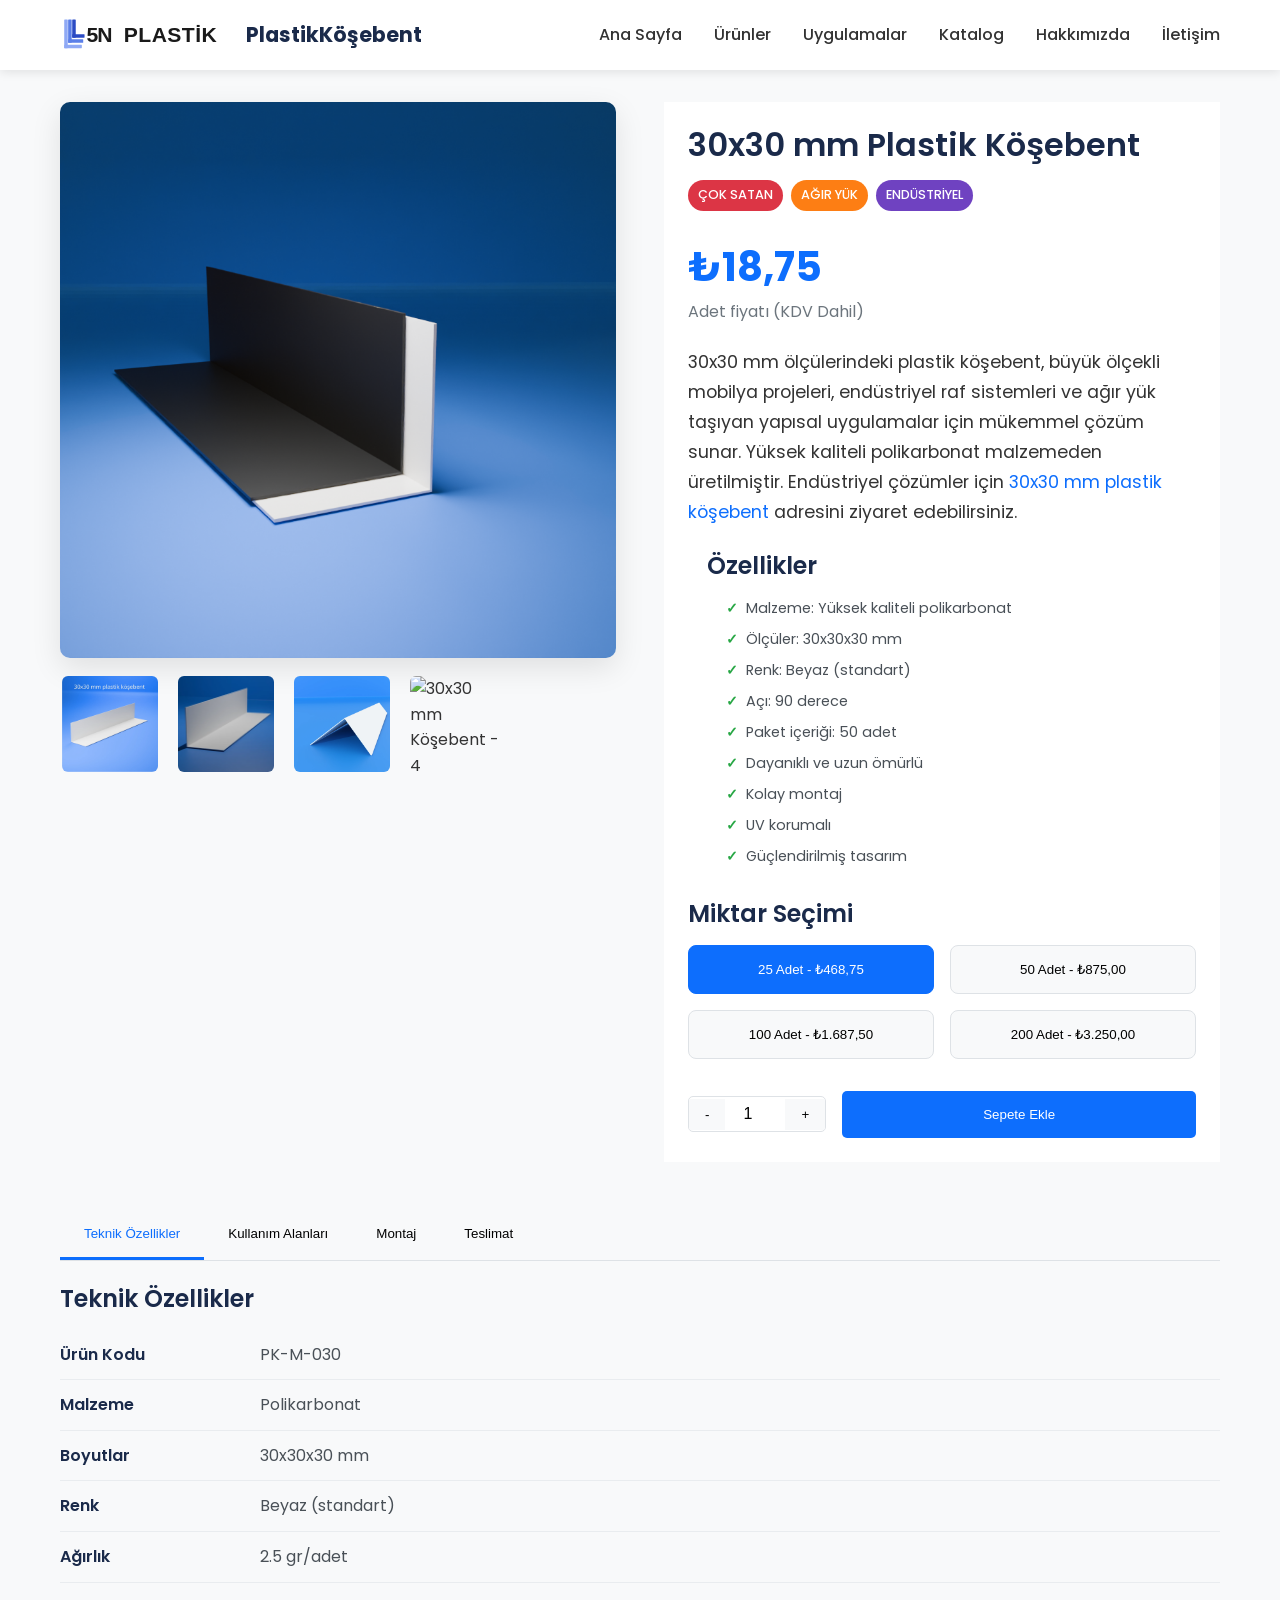
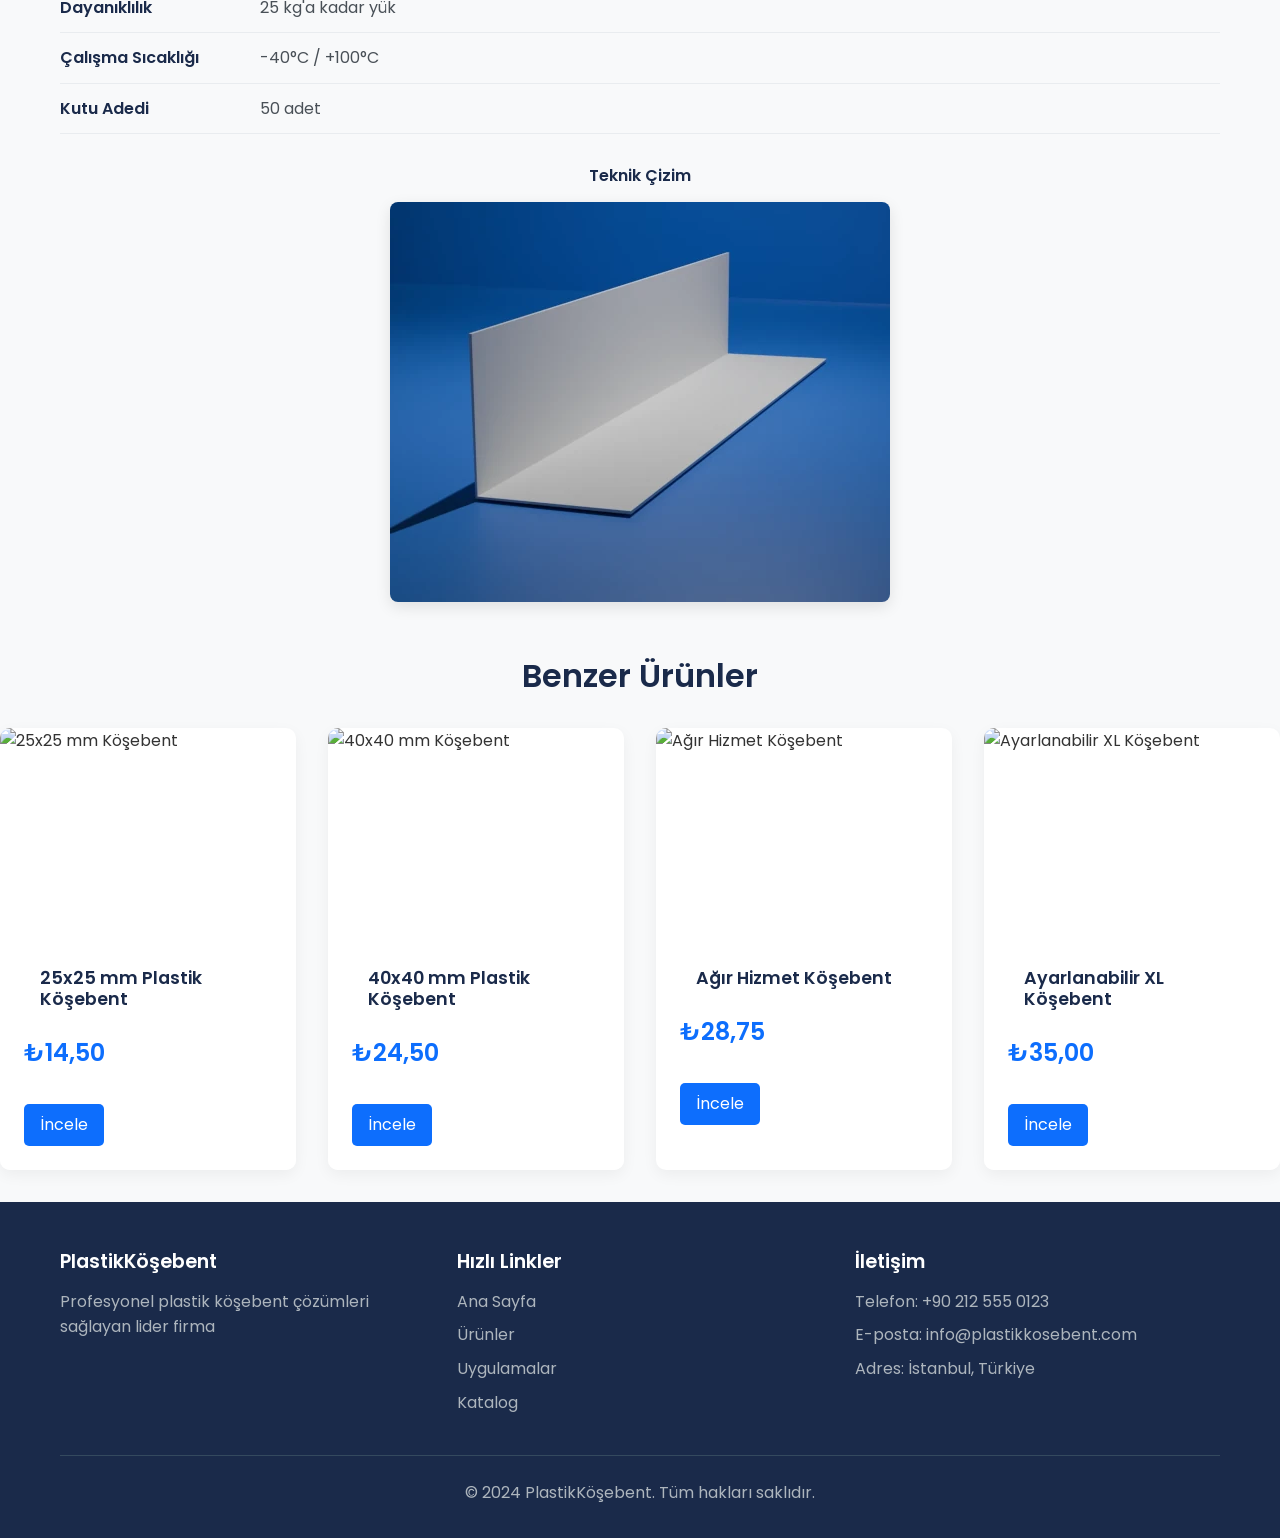
==== 30x30-mm-plastik-kosebent.html @ 39488d91 "Add files via upload" ====
<!DOCTYPE html>
<html lang="tr">
<head>
    <meta charset="UTF-8">
    <meta name="viewport" content="width=device-width, initial-scale=1.0">
    <title>30x30 mm Plastik Köşebent | Plastik Köşebent</title>
    <meta name="description" content="30x30 mm plastik köşebent ürün detayları, teknik özellikler, fiyat ve sipariş bilgileri. Büyük ölçekli mobilya ve endüstriyel uygulamalar için ideal.">
    <link rel="stylesheet" href="styles.css">
    <link rel="stylesheet" href="product-detail-styles.css">
    <link href="https://fonts.googleapis.com/css2?family=Poppins:wght@300;400;500;600;700&display=swap" rel="stylesheet">
</head>
<body>
    <header>
        <nav class="navbar">
            <div class="nav-container">
                <div class="logo">
                    <img src="image/5n-plastik-logo.svg" alt="Logo">
                    <span>PlastikKöşebent</span>
                </div>
                <ul class="nav-menu">
                    <li><a href="index.html" class="nav-link">Ana Sayfa</a></li>
                    <li><a href="products.html" class="nav-link">Ürünler</a></li>
                    <li><a href="applications.html" class="nav-link">Uygulamalar</a></li>
                    <li><a href="catalog.html" class="nav-link">Katalog</a></li>
                    <li><a href="about.html" class="nav-link">Hakkımızda</a></li>
                    <li><a href="contact.html" class="nav-link">İletişim</a></li>
                </ul>
                <div class="hamburger">
                    <span class="bar"></span>
                    <span class="bar"></span>
                    <span class="bar"></span>
                </div>
            </div>
        </nav>
    </header>

    <main>
        <section class="product-detail">
            <div class="container">
                <div class="product-detail-grid">
                    <div class="product-images">
                        <div class="main-image">
                            <img src="image/30x30-mm-plastik-kosebent.png" alt="30x30 mm Plastik Köşebent">
                        </div>
                        <div class="image-gallery">
                            <div class="gallery-item">
                                <img src="image/30x30-mm-plastik-kosebent.webp" alt="30x30 mm Köşebent - 1">
                            </div>
                            <div class="gallery-item">
                                <img src="image/30x30-mm-plastik-kosebent-profil.webp" alt="30x30 mm Köşebent - 2">
                            </div>
                            <div class="gallery-item">
                                <img src="image/30x30-mm-pvc-kosebent-l-profil-kose.webp" alt="30x30 mm Köşebent - 3">
                            </div>
                            <div class="gallery-item">
                                <img src="image/30x30_mm_pvc_kosebent_l_profil_kose.jpg" alt="30x30 mm Köşebent - 4">
                            </div>
                        </div>
                    </div>
                    <div class="product-info">
                        <h1>30x30 mm Plastik Köşebent</h1>
                        <div class="product-badges">
                            <span class="badge popular">Çok Satan</span>
                            <span class="badge heavy-duty">Ağır Yük</span>
                            <span class="badge industrial">Endüstriyel</span>
                        </div>
                        <div class="price-section">
                            <div class="current-price">₺18,75</div>
                            <div class="price-info">Adet fiyatı (KDV Dahil)</div>
                        </div>
                        <div class="product-description">
                            <p>30x30 mm ölçülerindeki plastik köşebent, büyük ölçekli mobilya projeleri, endüstriyel raf sistemleri ve ağır yük taşıyan yapısal uygulamalar için mükemmel çözüm sunar. Yüksek kaliteli polikarbonat malzemeden üretilmiştir. Endüstriyel çözümler için <a href="https://plastikkosebent.com.tr/30x30-mm-plastik-kosebent.html" target="_blank" rel="dofollow">30x30 mm plastik köşebent</a> adresini ziyaret edebilirsiniz.</p>
                        </div>
                        <div class="product-features">
                            <h3>Özellikler</h3>
                            <ul>
                                <li>Malzeme: Yüksek kaliteli polikarbonat</li>
                                <li>Ölçüler: 30x30x30 mm</li>
                                <li>Renk: Beyaz (standart)</li>
                                <li>Açı: 90 derece</li>
                                <li>Paket içeriği: 50 adet</li>
                                <li>Dayanıklı ve uzun ömürlü</li>
                                <li>Kolay montaj</li>
                                <li>UV korumalı</li>
                                <li>Güçlendirilmiş tasarım</li>
                            </ul>
                        </div>
                        <div class="quantity-section">
                            <h3>Miktar Seçimi</h3>
                            <div class="quantity-options">
                                <button class="quantity-btn active" data-quantity="25">25 Adet - ₺468,75</button>
                                <button class="quantity-btn" data-quantity="50">50 Adet - ₺875,00</button>
                                <button class="quantity-btn" data-quantity="100">100 Adet - ₺1.687,50</button>
                                <button class="quantity-btn" data-quantity="200">200 Adet - ₺3.250,00</button>
                            </div>
                        </div>
                        <div class="add-to-cart-section">
                            <div class="quantity-selector">
                                <button class="quantity-minus">-</button>
                                <input type="number" id="product-quantity" value="1" min="1">
                                <button class="quantity-plus">+</button>
                            </div>
                            <button class="add-to-cart-btn">Sepete Ekle</button>
                        </div>
                    </div>
                </div>

                <div class="product-tabs">
                    <div class="tab-headers">
                        <button class="tab-header active" data-tab="technical">Teknik Özellikler</button>
                        <button class="tab-header" data-tab="usage">Kullanım Alanları</button>
                        <button class="tab-header" data-tab="installation">Montaj</button>
                        <button class="tab-header" data-tab="shipping">Teslimat</button>
                    </div>
                    <div class="tab-contents">
                        <div class="tab-content active" id="technical">
                            <h3>Teknik Özellikler</h3>
                            <div class="technical-specs">
                                <div class="spec-row">
                                    <div class="spec-label">Ürün Kodu</div>
                                    <div class="spec-value">PK-M-030</div>
                                </div>
                                <div class="spec-row">
                                    <div class="spec-label">Malzeme</div>
                                    <div class="spec-value">Polikarbonat</div>
                                </div>
                                <div class="spec-row">
                                    <div class="spec-label">Boyutlar</div>
                                    <div class="spec-value">30x30x30 mm</div>
                                </div>
                                <div class="spec-row">
                                    <div class="spec-label">Renk</div>
                                    <div class="spec-value">Beyaz (standart)</div>
                                </div>
                                <div class="spec-row">
                                    <div class="spec-label">Ağırlık</div>
                                    <div class="spec-value">2.5 gr/adet</div>
                                </div>
                                <div class="spec-row">
                                    <div class="spec-label">Dayanıklılık</div>
                                    <div class="spec-value">25 kg'a kadar yük</div>
                                </div>
                                <div class="spec-row">
                                    <div class="spec-label">Çalışma Sıcaklığı</div>
                                    <div class="spec-value">-40°C / +100°C</div>
                                </div>
                                <div class="spec-row">
                                    <div class="spec-label">Kutu Adedi</div>
                                    <div class="spec-value">50 adet</div>
                                </div>
                            </div>
                            <div class="technical-drawing">
                                <h4>Teknik Çizim</h4>
                                <img src="image/30x30-mm-plastik-kosebent-profil.webp" alt="30x30 mm Köşebent Teknik Çizim">
                            </div>
                        </div>
                        <div class="tab-content" id="usage">
                            <h3>Kullanım Alanları</h3>
                            <div class="usage-grid">
                                <div class="usage-item">
                                    <div class="usage-icon">
                                        <img src="image/30x30-mm-plastik-kosebent.webp" alt="XL Mobilya">
                                    </div>
                                    <h4>XL Mobilya</h4>
                                    <p>Büyük mutfak dolapları, gardırop ve özel ölçü mobilyalar için ideal</p>
                                </div>
                                <div class="usage-item">
                                    <div class="usage-icon">
                                        <img src="image/30x30-mm-plastik-kosebent-profil.webp" alt="Depo Raf Sistemleri">
                                    </div>
                                    <h4>Depo Raf Sistemleri</h4>
                                    <p>Ağır yük depolama sistemleri, lojistik merkezleri ve büyük depolar için kullanışlı</p>
                                </div>
                                <div class="usage-item">
                                    <div class="usage-icon">
                                        <img src="image/30x30-mm-pvc-kosebent-l-profil-kose.webp" alt="Tezgahlar">
                                    </div>
                                    <h4>Tezgahlar</h4>
                                    <p>Atölye tezgahları, iş istasyonları ve çalışma masaları için kullanışlı</p>
                                </div>
                                <div class="usage-item">
                                    <div class="usage-icon">
                                        <img src="image/30x30_mm_pvc_kosebent_l_profil_kose.jpg" alt="Sergi Standları">
                                    </div>
                                    <h4>Sergi Standları</h4>
                                    <p>Fuar standları, sergi sistemleri ve büyük ölçekli yapılar için uygun</p>
                                </div>
                                    <h4>XL Mobilya</h4>
                                    <p>Büyük mutfak dolapları, gardırop ve özel ölçü mobilyalar için ideal</p>
                                </div>
                                <div class="usage-item">
                                    <div class="usage-icon">
                                        <img src="https://picsum.photos/seed/warehouse-shelf/60/60" alt="Depo Raf Sistemleri">
                                    </div>
                                    <h4>Depo Raf Sistemleri</h4>
                                    <p>Ağır yük taşıyan depo raf sistemleri ve endüstriyel depolama</p>
                                </div>
                                <div class="usage-item">
                                    <div class="usage-icon">
                                        <img src="https://picsum.photos/seed/workbench/60/60" alt="Tezgahlar">
                                    </div>
                                    <h4>Tezgahlar</h4>
                                    <p>Atölye tezgahları, iş istasyonları ve çalışma masaları için kullanışlı</p>
                                </div>
                                <div class="usage-item">
                                    <div class="usage-icon">
                                        <img src="https://picsum.photos/seed/display-stand/60/60" alt="Sergi Standları">
                                    </div>
                                    <h4>Sergi Standları</h4>
                                    <p>Fuar standları, sergi sistemleri ve büyük ölçekli yapılar için uygun</p>
                                </div>
                            </div>
                        </div>
                        <div class="tab-content" id="installation">
                            <h3>Montaj Talimatları</h3>
                            <div class="installation-steps">
                                <div class="step-item">
                                    <div class="step-number">1</div>
                                    <div class="step-content">
                                        <h4>Yüzey Hazırlama</h4>
                                        <p>Bağlantı yapılacak yüzeylerin temiz, kuru ve düz olduğundan emin olun</p>
                                    </div>
                                </div>
                                <div class="step-item">
                                    <div class="step-number">2</div>
                                    <div class="step-content">
                                        <h4>Köşebent Yerleştirme</h4>
                                        <p>30x30 mm köşebenti birleştirilecek yüzeylerin köşesine yerleştirin</p>
                                    </div>
                                </div>
                                <div class="step-item">
                                    <div class="step-number">3</div>
                                    <div class="step-content">
                                        <h4>Sabitleme</h4>
                                        <p>6mm vidalar veya yapıştırıcı ile güvenli bir şekilde sabitleyin</p>
                                    </div>
                                </div>
                                <div class="step-item">
                                    <div class="step-number">4</div>
                                    <div class="step-content">
                                        <h4>Kontrol</h4>
                                        <p>Bağlantının sağlam ve 90 derece olduğunu kontrol edin</p>
                                    </div>
                                </div>
                            </div>
                            <div class="installation-tools">
                                <h4>Gerekli Araçlar</h4>
                                <ul>
                                    <li>6mm vidalar veya yapıştırıcı</li>
                                    <li>Tornavida veya matkap</li>
                                    <li>Pense (isteğe bağlı)</li>
                                    <li>Ölçü aleti ve cetvel</li>
                                </ul>
                            </div>
                        </div>
                        <div class="tab-content" id="shipping">
                            <h3>Teslimat Bilgileri</h3>
                            <div class="shipping-info">
                                <div class="shipping-item">
                                    <div class="shipping-icon">
                                        <img src="https://picsum.photos/seed/fast-shipping/60/60" alt="Hızlı Teslimat">
                                    </div>
                                    <h4>Hızlı Teslimat</h4>
                                    <p>Stoktaki ürünler için aynı gün kargo, 1-3 iş günü içinde teslimat</p>
                                </div>
                                <div class="shipping-item">
                                    <div class="shipping-icon">
                                        <img src="https://picsum.photos/seed/shipping-fee/60/60" alt="Kargo Bedava">
                                    </div>
                                    <h4>Kargo Bedava</h4>
                                    <p>400 TL ve üzeri siparişlerde kargo bedava</p>
                                </div>
                                <div class="shipping-item">
                                    <div class="shipping-icon">
                                        <img src="https://picsum.photos/seed/packaging/60/60" alt="Özenli Paketleme">
                                    </div>
                                    <h4>Özenli Paketleme</h4>
                                    <p>Ürünler hasarsız teslimat için özel paketlemede gönderilir</p>
                                </div>
                            </div>
                        </div>
                    </div>
                </div>

                <div class="related-products">
                    <h2>Benzer Ürünler</h2>
                    <div class="products-grid">
                        <div class="product-card">
                            <div class="product-image">
                                <img src="https://picsum.photos/seed/25x25-corner/300/200" alt="25x25 mm Köşebent">
                            </div>
                            <div class="product-info">
                                <h3>25x25 mm Plastik Köşebent</h3>
                                <div class="product-price">₺14,50</div>
                                <a href="25x25-mm-plastik-kosebent.html" class="product-link">İncele</a>
                            </div>
                        </div>
                        <div class="product-card">
                            <div class="product-image">
                                <img src="https://picsum.photos/seed/40x40-corner/300/200" alt="40x40 mm Köşebent">
                            </div>
                            <div class="product-info">
                                <h3>40x40 mm Plastik Köşebent</h3>
                                <div class="product-price">₺24,50</div>
                                <a href="40x40-mm-plastik-kosebent.html" class="product-link">İncele</a>
                            </div>
                        </div>
                        <div class="product-card">
                            <div class="product-image">
                                <img src="https://picsum.photos/seed/heavy-duty-corner/300/200" alt="Ağır Hizmet Köşebent">
                            </div>
                            <div class="product-info">
                                <h3>Ağır Hizmet Köşebent</h3>
                                <div class="product-price">₺28,75</div>
                                <a href="#" class="product-link">İncele</a>
                            </div>
                        </div>
                        <div class="product-card">
                            <div class="product-image">
                                <img src="https://picsum.photos/seed/adjustable-xl/300/200" alt="Ayarlanabilir XL Köşebent">
                            </div>
                            <div class="product-info">
                                <h3>Ayarlanabilir XL Köşebent</h3>
                                <div class="product-price">₺35,00</div>
                                <a href="#" class="product-link">İncele</a>
                            </div>
                        </div>
                    </div>
                </div>
            </div>
        </section>
    </main>

    <footer>
        <div class="container">
            <div class="footer-content">
                <div class="footer-section">
                    <h3>PlastikKöşebent</h3>
                    <p>Profesyonel plastik köşebent çözümleri sağlayan lider firma</p>
                </div>
                <div class="footer-section">
                    <h3>Hızlı Linkler</h3>
                    <ul>
                        <li><a href="index.html">Ana Sayfa</a></li>
                        <li><a href="products.html">Ürünler</a></li>
                        <li><a href="applications.html">Uygulamalar</a></li>
                        <li><a href="catalog.html">Katalog</a></li>
                    </ul>
                </div>
                <div class="footer-section">
                    <h3>İletişim</h3>
                    <p>Telefon: +90 212 555 0123</p>
                    <p>E-posta: info@plastikkosebent.com</p>
                    <p>Adres: İstanbul, Türkiye</p>
                </div>
            </div>
            <div class="footer-bottom">
                <p>&copy; 2024 PlastikKöşebent. Tüm hakları saklıdır.</p>
            </div>
        </div>
    </footer>

    <script src="script.js"></script>
</body>
</html>
---- styles.css ----
/* Global Styles */
* {
    margin: 0;
    padding: 0;
    box-sizing: border-box;
}

html {
    scroll-behavior: smooth;
}

body {
    font-family: 'Poppins', sans-serif;
    line-height: 1.6;
    color: #333;
    background-color: #f8f9fa;
}

.container {
    max-width: 1200px;
    margin: 0 auto;
    padding: 0 20px;
}

/* Typography */
h1, h2, h3, h4, h5, h6 {
    font-weight: 600;
    line-height: 1.2;
    margin-bottom: 1rem;
    color: #1a2a4a;
}

h1 {
    font-size: 2.5rem;
}

h2 {
    font-size: 2rem;
}

h3 {
    font-size: 1.5rem;
}

p {
    margin-bottom: 1rem;
}

a {
    text-decoration: none;
    color: #0d6efd;
    transition: all 0.3s ease;
}

a:hover {
    color: #0b5ed7;
}

ul {
    list-style: none;
}

img {
    max-width: 100%;
    height: auto;
}

/* Header & Navigation */
.navbar {
    background-color: #fff;
    box-shadow: 0 2px 10px rgba(0, 0, 0, 0.1);
    position: fixed;
    top: 0;
    left: 0;
    width: 100%;
    z-index: 1000;
}

.nav-container {
    max-width: 1200px;
    margin: 0 auto;
    padding: 0 20px;
    display: flex;
    justify-content: space-between;
    align-items: center;
    height: 70px;
}

.logo {
    display: flex;
    align-items: center;
    font-weight: 700;
    font-size: 1.3rem;
    color: #1a2a4a;
}

.logo img {
    margin-right: 10px;
}

.nav-menu {
    display: flex;
    align-items: center;
    gap: 2rem;
}

.nav-link {
    color: #333;
    font-weight: 500;
    position: relative;
    padding: 5px 0;
    transition: color 0.3s ease;
}

.nav-link:hover,
.nav-link.active {
    color: #0d6efd;
}

.nav-link.active::after {
    content: '';
    position: absolute;
    bottom: -5px;
    left: 0;
    width: 100%;
    height: 2px;
    background-color: #0d6efd;
}

.hamburger {
    display: none;
    flex-direction: column;
    cursor: pointer;
}

.bar {
    width: 25px;
    height: 3px;
    background-color: #333;
    margin: 3px 0;
    transition: 0.3s;
}

/* Main Content */
main {
    margin-top: 70px;
}

/* Hero Section */
.hero {
    display: flex;
    align-items: center;
    min-height: 90vh;
    padding: 5rem 0;
    background: linear-gradient(135deg, #f8f9fa 0%, #e9ecef 100%);
}

.hero-content {
    flex: 1;
    padding-right: 3rem;
}

.hero-content h1 {
    font-size: 3rem;
    font-weight: 700;
    margin-bottom: 1.5rem;
    color: #1a2a4a;
}

.hero-content p {
    font-size: 1.2rem;
    margin-bottom: 2rem;
    color: #6c757d;
}

.hero-image {
    flex: 1;
}

.hero-image img {
    border-radius: 10px;
    box-shadow: 0 10px 30px rgba(0, 0, 0, 0.1);
}

/* CTA Button */
.cta-button {
    display: inline-block;
    background-color: #0d6efd;
    color: white;
    padding: 12px 30px;
    border-radius: 50px;
    font-weight: 500;
    text-align: center;
    transition: all 0.3s ease;
}

.cta-button:hover {
    background-color: #0b5ed7;
    color: white;
    transform: translateY(-3px);
    box-shadow: 0 10px 20px rgba(13, 110, 253, 0.3);
}

/* Features Section */
.features {
    padding: 5rem 0;
    background-color: white;
}

.features h2 {
    text-align: center;
    margin-bottom: 3rem;
    font-size: 2.2rem;
    color: #1a2a4a;
}

.features-grid {
    display: grid;
    grid-template-columns: repeat(auto-fit, minmax(250px, 1fr));
    gap: 2rem;
}

.feature-card {
    background-color: #f8f9fa;
    padding: 2rem;
    border-radius: 10px;
    text-align: center;
    transition: all 0.3s ease;
    box-shadow: 0 5px 15px rgba(0, 0, 0, 0.05);
}

.feature-card:hover {
    transform: translateY(-10px);
    box-shadow: 0 15px 30px rgba(0, 0, 0, 0.1);
}

.feature-icon {
    width: 60px;
    height: 60px;
    margin: 0 auto 1.5rem;
    background-color: #e7f1ff;
    border-radius: 50%;
    display: flex;
    align-items: center;
    justify-content: center;
}

.feature-icon img {
    width: 30px;
    height: 30px;
}

.feature-card h3 {
    margin-bottom: 1rem;
    color: #1a2a4a;
}

/* Products Preview Section */
.products-preview {
    padding: 5rem 0;
    background-color: #f8f9fa;
}

.products-preview h2 {
    text-align: center;
    margin-bottom: 3rem;
    font-size: 2.2rem;
    color: #1a2a4a;
}

.product-slider {
    display: flex;
    gap: 2rem;
    overflow-x: auto;
    padding: 1rem 0;
    scroll-snap-type: x mandatory;
}

.product-card {
    min-width: 280px;
    background-color: white;
    border-radius: 10px;
    overflow: hidden;
    box-shadow: 0 5px 15px rgba(0, 0, 0, 0.05);
    transition: all 0.3s ease;
    scroll-snap-align: start;
}

.product-card:hover {
    transform: translateY(-10px);
    box-shadow: 0 15px 30px rgba(0, 0, 0, 0.1);
}

.product-card img {
    height: 180px;
    object-fit: cover;
}

.product-card h3 {
    padding: 1rem 1rem 0.5rem;
    font-size: 1.1rem;
}

.product-card p {
    padding: 0 1rem;
    color: #6c757d;
    font-size: 0.9rem;
}

.price {
    display: block;
    padding: 0.5rem 1rem 1rem;
    font-weight: 600;
    color: #0d6efd;
    font-size: 1.1rem;
}

/* CTA Section */
.cta {
    padding: 5rem 0;
    background: linear-gradient(135deg, #1a2a4a 0%, #2c3e50 100%);
    text-align: center;
    color: white;
}

.cta h2 {
    font-size: 2.2rem;
    margin-bottom: 1rem;
    color: white;
}

.cta p {
    font-size: 1.2rem;
    margin-bottom: 2rem;
    color: #e9ecef;
}

.cta .cta-button {
    background-color: #f8f9fa;
    color: #1a2a4a;
}

.cta .cta-button:hover {
    background-color: #e9ecef;
    color: #1a2a4a;
}

/* Page Header */
.page-header {
    padding: 4rem 0 2rem;
    text-align: center;
    background: linear-gradient(135deg, #f8f9fa 0%, #e9ecef 100%);
}

.page-header h1 {
    font-size: 2.5rem;
    margin-bottom: 1rem;
}

.page-header p {
    font-size: 1.2rem;
    color: #6c757d;
    max-width: 700px;
    margin: 0 auto;
}

/* Products Page */
.products {
    padding: 3rem 0;
}

.filter-buttons {
    display: flex;
    justify-content: center;
    flex-wrap: wrap;
    gap: 1rem;
    margin-bottom: 3rem;
}

.filter-btn {
    background-color: #f8f9fa;
    border: none;
    padding: 8px 20px;
    border-radius: 50px;
    font-weight: 500;
    cursor: pointer;
    transition: all 0.3s ease;
}

.filter-btn:hover,
.filter-btn.active {
    background-color: #0d6efd;
    color: white;
}

.products-grid {
    display: grid;
    grid-template-columns: repeat(auto-fill, minmax(300px, 1fr));
    gap: 2rem;
}

.product-image {
    position: relative;
    overflow: hidden;
    height: 200px;
}

.product-image img {
    width: 100%;
    height: 100%;
    object-fit: cover;
    transition: transform 0.3s ease;
}

.product-card:hover .product-image img {
    transform: scale(1.05);
}

.product-badge {
    position: absolute;
    top: 10px;
    right: 10px;
    background-color: #dc3545;
    color: white;
    padding: 5px 10px;
    border-radius: 20px;
    font-size: 0.8rem;
    font-weight: 500;
}

.product-info {
    padding: 1.5rem;
    background-color: white;
}

.product-features {
    margin: 1rem 0;
    padding-left: 1.2rem;
}

.product-features li {
    margin-bottom: 0.5rem;
    font-size: 0.9rem;
    color: #6c757d;
}

.product-features li::before {
    content: '✓';
    color: #28a745;
    font-weight: bold;
    margin-right: 0.5rem;
}

.product-price {
    font-size: 1.5rem;
    font-weight: 600;
    color: #0d6efd;
    margin: 1rem 0;
}

.add-to-cart {
    display: block;
    width: 100%;
    background-color: #0d6efd;
    color: white;
    border: none;
    padding: 10px;
    border-radius: 5px;
    font-weight: 500;
    cursor: pointer;
    transition: all 0.3s ease;
}

.add-to-cart:hover {
    background-color: #0b5ed7;
}

/* Applications Page */
.applications {
    padding: 3rem 0;
}

.applications-grid {
    display: grid;
    grid-template-columns: repeat(auto-fit, minmax(350px, 1fr));
    gap: 2rem;
}

.application-card {
    background-color: white;
    border-radius: 10px;
    overflow: hidden;
    box-shadow: 0 5px 15px rgba(0, 0, 0, 0.05);
    transition: all 0.3s ease;
}

.application-card:hover {
    transform: translateY(-10px);
    box-shadow: 0 15px 30px rgba(0, 0, 0, 0.1);
}

.application-image {
    height: 200px;
    overflow: hidden;
}

.application-image img {
    width: 100%;
    height: 100%;
    object-fit: cover;
}

.application-content {
    padding: 1.5rem;
}

.application-content h3 {
    margin-bottom: 1rem;
    color: #1a2a4a;
}

.application-content p {
    margin-bottom: 1rem;
    color: #6c757d;
}

.application-content ul {
    padding-left: 1.2rem;
}

.application-content li {
    margin-bottom: 0.5rem;
    font-size: 0.9rem;
    color: #6c757d;
}

.application-content li::before {
    content: '•';
    color: #0d6efd;
    font-weight: bold;
    margin-right: 0.5rem;
}

/* Application Features Section */
.application-features {
    padding: 3rem 0;
    background-color: #f8f9fa;
}

.application-features h2 {
    text-align: center;
    margin-bottom: 3rem;
}

.features-grid {
    display: grid;
    grid-template-columns: repeat(auto-fit, minmax(200px, 1fr));
    gap: 2rem;
}

.feature-item {
    text-align: center;
}

.feature-item img {
    margin-bottom: 1rem;
}

/* Catalog Page */
.catalog-download {
    padding: 3rem 0;
    background: linear-gradient(135deg, #1a2a4a 0%, #2c3e50 100%);
    color: white;
}

.download-card {
    display: flex;
    justify-content: space-between;
    align-items: center;
    background-color: rgba(255, 255, 255, 0.1);
    padding: 2rem;
    border-radius: 10px;
    backdrop-filter: blur(10px);
}

.download-content h2 {
    color: white;
    margin-bottom: 1rem;
}

.download-content ul {
    margin-bottom: 1.5rem;
    padding-left: 1.2rem;
}

.download-content li {
    margin-bottom: 0.5rem;
}

.download-content li::before {
    content: '✓';
    margin-right: 0.5rem;
}

.download-buttons {
    display: flex;
    flex-direction: column;
    gap: 1rem;
}

.download-btn {
    display: flex;
    align-items: center;
    justify-content: center;
    background-color: white;
    color: #1a2a4a;
    padding: 12px 20px;
    border-radius: 5px;
    font-weight: 500;
    transition: all 0.3s ease;
    min-width: 200px;
}

.download-btn:hover {
    background-color: #f8f9fa;
    color: #1a2a4a;
    transform: translateY(-3px);
}

/* Catalog Table Section */
.catalog-table {
    padding: 3rem 0;
    background-color: white;
}

.catalog-table h2 {
    text-align: center;
    margin-bottom: 2rem;
}

.search-filter {
    display: flex;
    justify-content: space-between;
    align-items: center;
    margin-bottom: 2rem;
    gap: 1rem;
}

#catalog-search {
    padding: 10px 15px;
    border: 1px solid #e9ecef;
    border-radius: 5px;
    font-size: 1rem;
    width: 70%;
}

#catalog-filter {
    padding: 10px 15px;
    border: 1px solid #e9ecef;
    border-radius: 5px;
    font-size: 1rem;
    width: 30%;
}

.table-wrapper {
    overflow-x: auto;
}

.catalog-data {
    width: 100%;
    border-collapse: collapse;
}

.catalog-data th {
    background-color: #f8f9fa;
    padding: 12px 15px;
    text-align: left;
    font-weight: 600;
    color: #1a2a4a;
    border-bottom: 2px solid #dee2e6;
}

.catalog-data td {
    padding: 12px 15px;
    border-bottom: 1px solid #dee2e6;
}

.catalog-data tr:hover {
    background-color: #f8f9fa;
}

.detail-btn {
    background-color: #0d6efd;
    color: white;
    border: none;
    padding: 5px 10px;
    border-radius: 3px;
    cursor: pointer;
    transition: background-color 0.3s ease;
}

.detail-btn:hover {
    background-color: #0b5ed7;
}

/* Catalog Specs Section */
.catalog-specs {
    padding: 3rem 0;
    background-color: #f8f9fa;
}

.catalog-specs h2 {
    text-align: center;
    margin-bottom: 3rem;
}

.specs-gallery {
    display: grid;
    grid-template-columns: repeat(auto-fit, minmax(300px, 1fr));
    gap: 2rem;
}

.spec-card {
    background-color: white;
    border-radius: 10px;
    overflow: hidden;
    box-shadow: 0 5px 15px rgba(0, 0, 0, 0.05);
    transition: all 0.3s ease;
}

.spec-card:hover {
    transform: translateY(-10px);
    box-shadow: 0 15px 30px rgba(0, 0, 0, 0.1);
}

.spec-card img {
    height: 200px;
    object-fit: cover;
}

.spec-card h3 {
    padding: 1rem 1rem 0.5rem;
}

.spec-card p {
    padding: 0 1rem 1rem;
    color: #6c757d;
}

/* About Page */
.about-intro {
    padding: 3rem 0;
    background-color: white;
}

.about-content {
    display: flex;
    gap: 3rem;
    align-items: center;
}

.about-text {
    flex: 1;
}

.about-image {
    flex: 1;
}

.about-image img {
    border-radius: 10px;
    box-shadow: 0 10px 30px rgba(0, 0, 0, 0.1);
}

/* Mission Vision Section */
.mission-vision {
    padding: 3rem 0;
    background-color: #f8f9fa;
}

.mv-grid {
    display: grid;
    grid-template-columns: repeat(auto-fit, minmax(300px, 1fr));
    gap: 2rem;
}

.mv-card {
    background-color: white;
    padding: 2rem;
    border-radius: 10px;
    box-shadow: 0 5px 15px rgba(0, 0, 0, 0.05);
}

.mv-card h3 {
    margin-bottom: 1rem;
    color: #0d6efd;
}

/* Company Values Section */
.company-values {
    padding: 3rem 0;
    background-color: white;
}

.company-values h2 {
    text-align: center;
    margin-bottom: 3rem;
}

.values-grid {
    display: grid;
    grid-template-columns: repeat(auto-fit, minmax(250px, 1fr));
    gap: 2rem;
}

.value-item {
    text-align: center;
    padding: 1.5rem;
}

.value-icon {
    width: 60px;
    height: 60px;
    margin: 0 auto 1rem;
    background-color: #e7f1ff;
    border-radius: 50%;
    display: flex;
    align-items: center;
    justify-content: center;
}

.value-icon img {
    width: 30px;
    height: 30px;
}

.value-item h3 {
    margin-bottom: 1rem;
    color: #1a2a4a;
}

.value-item p {
    color: #6c757d;
    font-size: 0.9rem;
}

/* Team Section */
.team {
    padding: 3rem 0;
    background-color: #f8f9fa;
}

.team h2 {
    text-align: center;
    margin-bottom: 3rem;
}

.team-grid {
    display: grid;
    grid-template-columns: repeat(auto-fit, minmax(250px, 1fr));
    gap: 2rem;
}

.team-member {
    text-align: center;
    background-color: white;
    padding: 1.5rem;
    border-radius: 10px;
    box-shadow: 0 5px 15px rgba(0, 0, 0, 0.05);
    transition: all 0.3s ease;
}

.team-member:hover {
    transform: translateY(-10px);
    box-shadow: 0 15px 30px rgba(0, 0, 0, 0.1);
}

.team-member img {
    width: 120px;
    height: 120px;
    border-radius: 50%;
    margin-bottom: 1rem;
    object-fit: cover;
}

.team-member h3 {
    margin-bottom: 0.5rem;
    color: #1a2a4a;
}

.team-member p:first-of-type {
    color: #0d6efd;
    font-weight: 500;
    margin-bottom: 1rem;
}

.team-member p:last-of-type {
    color: #6c757d;
    font-size: 0.9rem;
}

/* Certificates Section */
.certificates {
    padding: 3rem 0;
    background-color: white;
}

.certificates h2 {
    text-align: center;
    margin-bottom: 3rem;
}

.certificates-grid {
    display: grid;
    grid-template-columns: repeat(auto-fit, minmax(150px, 1fr));
    gap: 2rem;
}

.certificate-item {
    text-align: center;
    background-color: #f8f9fa;
    padding: 1.5rem;
    border-radius: 10px;
    box-shadow: 0 5px 15px rgba(0, 0, 0, 0.05);
    transition: all 0.3s ease;
}

.certificate-item:hover {
    transform: translateY(-10px);
    box-shadow: 0 15px 30px rgba(0, 0, 0, 0.1);
}

.certificate-item img {
    margin-bottom: 1rem;
}

.certificate-item h3 {
    margin-bottom: 0.5rem;
    color: #1a2a4a;
    font-size: 1rem;
}

.certificate-item p {
    color: #6c757d;
    font-size: 0.9rem;
}

/* Stats Section */
.stats {
    padding: 3rem 0;
    background: linear-gradient(135deg, #1a2a4a 0%, #2c3e50 100%);
    color: white;
}

.stats h2 {
    text-align: center;
    margin-bottom: 3rem;
    color: white;
}

.stats-grid {
    display: grid;
    grid-template-columns: repeat(auto-fit, minmax(200px, 1fr));
    gap: 2rem;
    text-align: center;
}

.stat-item {
    padding: 1.5rem;
}

.stat-number {
    font-size: 3rem;
    font-weight: 700;
    color: #0d6efd;
    margin-bottom: 0.5rem;
}

.stat-label {
    font-size: 1.2rem;
    color: #e9ecef;
}

/* Contact Page */
.contact-content {
    padding: 3rem 0;
    background-color: white;
}

.contact-grid {
    display: grid;
    grid-template-columns: 1fr 1fr;
    gap: 3rem;
}

.contact-info h2,
.contact-form h2 {
    margin-bottom: 2rem;
    color: #1a2a4a;
}

.info-items {
    display: flex;
    flex-direction: column;
    gap: 2rem;
}

.info-item {
    display: flex;
    gap: 1rem;
}

.info-icon {
    width: 40px;
    height: 40px;
    background-color: #e7f1ff;
    border-radius: 50%;
    display: flex;
    align-items: center;
    justify-content: center;
    flex-shrink: 0;
}

.info-icon img {
    width: 20px;
    height: 20px;
}

.info-text h3 {
    margin-bottom: 0.5rem;
    color: #1a2a4a;
    font-size: 1.1rem;
}

.info-text p {
    color: #6c757d;
}

/* Contact Form */
.contact-form {
    background-color: #f8f9fa;
    padding: 2rem;
    border-radius: 10px;
}

.form-group {
    margin-bottom: 1.5rem;
}

.form-group label {
    display: block;
    margin-bottom: 0.5rem;
    font-weight: 500;
    color: #1a2a4a;
}

.form-group input,
.form-group select,
.form-group textarea {
    width: 100%;
    padding: 12px;
    border: 1px solid #dee2e6;
    border-radius: 5px;
    font-family: inherit;
    font-size: 1rem;
    transition: border-color 0.3s ease;
}

.form-group input:focus,
.form-group select:focus,
.form-group textarea:focus {
    outline: none;
    border-color: #0d6efd;
}

.submit-btn {
    display: block;
    width: 100%;
    background-color: #0d6efd;
    color: white;
    border: none;
    padding: 12px;
    border-radius: 5px;
    font-weight: 500;
    cursor: pointer;
    transition: all 0.3s ease;
}

.submit-btn:hover {
    background-color: #0b5ed7;
}

.form-message {
    margin-top: 1rem;
    padding: 10px;
    border-radius: 5px;
    display: none;
}

.form-message.success {
    background-color: #d4edda;
    color: #155724;
    border: 1px solid #c3e6cb;
}

.form-message.error {
    background-color: #f8d7da;
    color: #721c24;
    border: 1px solid #f5c6cb;
}

/* Map Section */
.map-section {
    padding: 3rem 0;
    background-color: #f8f9fa;
}

.map-section h2 {
    text-align: center;
    margin-bottom: 2rem;
    color: #1a2a4a;
}

.map-container {
    position: relative;
    border-radius: 10px;
    overflow: hidden;
    box-shadow: 0 10px 30px rgba(0, 0, 0, 0.1);
}

.map-container img {
    width: 100%;
    display: block;
}

.map-overlay {
    position: absolute;
    bottom: 0;
    left: 0;
    right: 0;
    background-color: rgba(26, 42, 74, 0.9);
    color: white;
    padding: 1.5rem;
}

/* FAQ Section */
.faq {
    padding: 3rem 0;
    background-color: white;
}

.faq h2 {
    text-align: center;
    margin-bottom: 3rem;
    color: #1a2a4a;
}

.faq-container {
    max-width: 800px;
    margin: 0 auto;
}

.faq-item {
    margin-bottom: 1rem;
    border: 1px solid #e9ecef;
    border-radius: 5px;
    overflow: hidden;
}

.faq-question {
    padding: 1.5rem;
    background-color: #f8f9fa;
    cursor: pointer;
    display: flex;
    justify-content: space-between;
    align-items: center;
    transition: background-color 0.3s ease;
}

.faq-question:hover {
    background-color: #e9ecef;
}

.faq-question h3 {
    margin: 0;
    color: #1a2a4a;
}

.faq-toggle {
    font-size: 1.5rem;
    color: #6c757d;
    transition: transform 0.3s ease;
}

.faq-item.active .faq-toggle {
    transform: rotate(45deg);
}

.faq-answer {
    padding: 0 1.5rem;
    max-height: 0;
    overflow: hidden;
    transition: max-height 0.3s ease, padding 0.3s ease;
}

.faq-item.active .faq-answer {
    max-height: 200px;
    padding: 0 1.5rem 1.5rem;
}

/* Footer */
footer {
    background-color: #1a2a4a;
    color: white;
    padding: 3rem 0 1rem;
}

.footer-content {
    display: grid;
    grid-template-columns: repeat(auto-fit, minmax(200px, 1fr));
    gap: 2rem;
    margin-bottom: 2rem;
}

.footer-section h3 {
    color: white;
    margin-bottom: 1rem;
    font-size: 1.2rem;
}

.footer-section p {
    color: #adb5bd;
    margin-bottom: 0.5rem;
}

.footer-section ul li {
    margin-bottom: 0.5rem;
}

.footer-section ul li a {
    color: #adb5bd;
    transition: color 0.3s ease;
}

.footer-section ul li a:hover {
    color: white;
}

.footer-bottom {
    border-top: 1px solid #34495e;
    padding-top: 1.5rem;
    text-align: center;
    color: #adb5bd;
}

/* Responsive Design */
@media (max-width: 992px) {
    .about-content {
        flex-direction: column;
    }
    
    .contact-grid {
        grid-template-columns: 1fr;
    }
    
    .download-card {
        flex-direction: column;
        text-align: center;
    }
    
    .download-buttons {
        margin-top: 2rem;
        flex-direction: row;
        justify-content: center;
    }
}

@media (max-width: 768px) {
    .hamburger {
        display: flex;
    }
    
    .nav-menu {
        position: fixed;
        left: -100%;
        top: 70px;
        flex-direction: column;
        background-color: white;
        width: 100%;
        text-align: center;
        transition: 0.3s;
        box-shadow: 0 10px 27px rgba(0, 0, 0, 0.05);
        padding: 2rem 0;
    }
    
    .nav-menu.active {
        left: 0;
    }
    
    .hero {
        flex-direction: column;
        text-align: center;
    }
    
    .hero-content {
        padding-right: 0;
        margin-bottom: 2rem;
    }
    
    .hero-content h1 {
        font-size: 2.5rem;
    }
    
    .search-filter {
        flex-direction: column;
    }
    
    #catalog-search,
    #catalog-filter {
        width: 100%;
    }
}

@media (max-width: 576px) {
    .container {
        padding: 0 15px;
    }
    
    h1 {
        font-size: 2rem;
    }
    
    h2 {
        font-size: 1.5rem;
    }
    
    .hero-content h1 {
        font-size: 2rem;
    }
    
    .product-slider {
        flex-direction: column;
    }
    
    .product-card {
        min-width: 100%;
    }
    
    .stats-grid {
        grid-template-columns: repeat(2, 1fr);
    }
}
---- product-detail-styles.css ----
/* Additional CSS for Product Detail Pages */

.product-detail {
    padding: 2rem 0;
}

.product-detail-grid {
    display: grid;
    grid-template-columns: 1fr 1fr;
    gap: 3rem;
    margin-bottom: 3rem;
}

.product-images {
    display: flex;
    flex-direction: column;
    gap: 1rem;
}

.main-image {
    border-radius: 10px;
    overflow: hidden;
    box-shadow: 0 10px 30px rgba(0, 0, 0, 0.1);
}

.main-image img {
    width: 100%;
    height: auto;
    display: block;
    transition: transform 0.3s ease;
}

.image-gallery {
    display: flex;
    gap: 1rem;
}

.gallery-item {
    width: 100px;
    height: 100px;
    border-radius: 8px;
    overflow: hidden;
    cursor: pointer;
    border: 2px solid transparent;
    transition: all 0.3s ease;
}

.gallery-item.active {
    border-color: #0d6efd;
}

.gallery-item:hover {
    transform: scale(1.05);
}

.gallery-item img {
    width: 100%;
    height: 100%;
    object-fit: cover;
}

.product-info h1 {
    font-size: 2rem;
    margin-bottom: 1rem;
    color: #1a2a4a;
}

.product-badges {
    display: flex;
    gap: 0.5rem;
    margin-bottom: 1.5rem;
    flex-wrap: wrap;
}

.badge {
    display: inline-block;
    padding: 5px 10px;
    border-radius: 20px;
    font-size: 0.8rem;
    font-weight: 500;
    text-transform: uppercase;
}

.badge.popular {
    background-color: #dc3545;
    color: white;
}

.badge.stock {
    background-color: #198754;
    color: white;
}

.badge.heavy-duty {
    background-color: #fd7e14;
    color: white;
}

.badge.industrial {
    background-color: #6f42c1;
    color: white;
}

.badge.reinforced {
    background-color: #20c997;
    color: white;
}

.badge.premium {
    background-color: #212529;
    color: white;
}

.badge.special {
    background-color: #e83e8c;
    color: white;
}

.badge.eco {
    background-color: #28a745;
    color: white;
}

.price-section {
    margin-bottom: 1.5rem;
}

.current-price {
    font-size: 2.5rem;
    font-weight: 700;
    color: #0d6efd;
}

.price-info {
    font-size: 1rem;
    color: #6c757d;
}

.product-description {
    margin-bottom: 1.5rem;
    font-size: 1.1rem;
    line-height: 1.7;
}

.product-features {
    margin-bottom: 2rem;
}

.product-features h3 {
    margin-bottom: 1rem;
    color: #1a2a4a;
}

.product-features ul {
    padding-left: 1.2rem;
}

.product-features li {
    margin-bottom: 0.5rem;
    color: #495057;
}

.product-features li::before {
    content: '✓';
    color: #28a745;
    font-weight: bold;
    margin-right: 0.5rem;
}

.quantity-section {
    margin-bottom: 2rem;
}

.quantity-section h3 {
    margin-bottom: 1rem;
    color: #1a2a4a;
}

.quantity-options {
    display: grid;
    grid-template-columns: 1fr 1fr;
    gap: 1rem;
}

.quantity-btn {
    background-color: #f8f9fa;
    border: 1px solid #dee2e6;
    border-radius: 8px;
    padding: 1rem;
    font-weight: 500;
    cursor: pointer;
    transition: all 0.3s ease;
    text-align: center;
}

.quantity-btn:hover {
    background-color: #e9ecef;
}

.quantity-btn.active {
    background-color: #0d6efd;
    color: white;
    border-color: #0d6efd;
}

.add-to-cart-section {
    display: flex;
    align-items: center;
    gap: 1rem;
}

.quantity-selector {
    display: flex;
    align-items: center;
    border: 1px solid #dee2e6;
    border-radius: 5px;
    overflow: hidden;
}

.quantity-selector button {
    background-color: #f8f9fa;
    border: none;
    padding: 0.5rem 1rem;
    cursor: pointer;
    transition: background-color 0.3s ease;
}

.quantity-selector button:hover {
    background-color: #e9ecef;
}

.quantity-selector input {
    width: 60px;
    text-align: center;
    border: none;
    padding: 0.5rem;
    font-size: 1rem;
}

.add-to-cart-btn {
    background-color: #0d6efd;
    color: white;
    border: none;
    padding: 1rem 2rem;
    border-radius: 5px;
    font-weight: 500;
    cursor: pointer;
    transition: all 0.3s ease;
    flex-grow: 1;
}

.add-to-cart-btn:hover {
    background-color: #0b5ed7;
}

.product-tabs {
    margin-bottom: 3rem;
}

.tab-headers {
    display: flex;
    border-bottom: 1px solid #dee2e6;
    margin-bottom: 1.5rem;
}

.tab-header {
    background-color: transparent;
    border: none;
    border-bottom: 3px solid transparent;
    padding: 1rem 1.5rem;
    font-weight: 500;
    cursor: pointer;
    transition: all 0.3s ease;
}

.tab-header:hover {
    color: #0d6efd;
}

.tab-header.active {
    color: #0d6efd;
    border-bottom-color: #0d6efd;
}

.tab-content {
    display: none;
}

.tab-content.active {
    display: block;
}

.technical-specs {
    margin-bottom: 2rem;
}

.spec-row {
    display: flex;
    padding: 0.75rem 0;
    border-bottom: 1px solid #e9ecef;
}

.spec-label {
    font-weight: 600;
    width: 200px;
    color: #1a2a4a;
}

.spec-value {
    flex: 1;
    color: #495057;
}

.technical-drawing {
    text-align: center;
}

.technical-drawing img {
    max-width: 100%;
    border-radius: 8px;
    box-shadow: 0 5px 15px rgba(0, 0, 0, 0.1);
}

.usage-grid {
    display: grid;
    grid-template-columns: repeat(auto-fit, minmax(250px, 1fr));
    gap: 2rem;
}

.usage-item {
    text-align: center;
    padding: 1.5rem;
    background-color: #f8f9fa;
    border-radius: 10px;
    transition: all 0.3s ease;
}

.usage-item:hover {
    transform: translateY(-5px);
    box-shadow: 0 10px 20px rgba(0, 0, 0, 0.1);
}

.usage-icon {
    width: 60px;
    height: 60px;
    margin: 0 auto 1rem;
    background-color: #e7f1ff;
    border-radius: 50%;
    display: flex;
    align-items: center;
    justify-content: center;
}

.usage-icon img {
    width: 30px;
    height: 30px;
}

.usage-item h3 {
    margin-bottom: 0.5rem;
    color: #1a2a4a;
}

.usage-item p {
    color: #6c757d;
}

.installation-steps {
    margin-bottom: 2rem;
}

.step-item {
    display: flex;
    gap: 1rem;
    margin-bottom: 1.5rem;
}

.step-number {
    width: 30px;
    height: 30px;
    background-color: #0d6efd;
    color: white;
    border-radius: 50%;
    display: flex;
    align-items: center;
    justify-content: center;
    font-weight: 600;
    flex-shrink: 0;
}

.step-content {
    flex: 1;
}

.step-content h4 {
    margin-bottom: 0.5rem;
    color: #1a2a4a;
}

.installation-tools {
    background-color: #f8f9fa;
    padding: 1.5rem;
    border-radius: 8px;
}

.installation-tools h4 {
    margin-bottom: 1rem;
    color: #1a2a4a;
}

.installation-tools ul {
    padding-left: 1.2rem;
}

.installation-tools li {
    margin-bottom: 0.5rem;
    color: #495057;
}

.shipping-info {
    display: grid;
    grid-template-columns: repeat(auto-fit, minmax(300px, 1fr));
    gap: 2rem;
}

.shipping-item {
    text-align: center;
    padding: 1.5rem;
    background-color: #f8f9fa;
    border-radius: 10px;
    transition: all 0.3s ease;
}

.shipping-item:hover {
    transform: translateY(-5px);
    box-shadow: 0 10px 20px rgba(0, 0, 0, 0.1);
}

.shipping-icon {
    width: 60px;
    height: 60px;
    margin: 0 auto 1rem;
    background-color: #e7f1ff;
    border-radius: 50%;
    display: flex;
    align-items: center;
    justify-content: center;
}

.shipping-icon img {
    width: 30px;
    height: 30px;
}

.shipping-item h3 {
    margin-bottom: 0.5rem;
    color: #1a2a4a;
}

.shipping-item p {
    color: #6c757d;
}

.related-products {
    margin-top: 3rem;
}

.related-products h2 {
    margin-bottom: 2rem;
    text-align: center;
    color: #1a2a4a;
}

.products-grid {
    display: grid;
    grid-template-columns: repeat(auto-fit, minmax(250px, 1fr));
    gap: 2rem;
}

.product-link {
    display: inline-block;
    background-color: #0d6efd;
    color: white;
    padding: 8px 16px;
    border-radius: 5px;
    text-align: center;
    transition: all 0.3s ease;
    margin-top: 1rem;
}

.product-link:hover {
    background-color: #0b5ed7;
    color: white;
}

/* Responsive Design */
@media (max-width: 992px) {
    .product-detail-grid {
        grid-template-columns: 1fr;
        gap: 2rem;
    }
    
    .quantity-options {
        grid-template-columns: 1fr;
    }
    
    .tab-headers {
        flex-wrap: wrap;
    }
}

@media (max-width: 768px) {
    .current-price {
        font-size: 2rem;
    }
    
    .image-gallery {
        justify-content: center;
    }
    
    .add-to-cart-section {
        flex-direction: column;
    }
    
    .quantity-selector {
        width: 100%;
    }
    
    .quantity-selector input {
        flex-grow: 1;
    }
}

@media (max-width: 576px) {
    .product-badges {
        flex-direction: column;
    }
    
    .badge {
        display: inline-block;
        width: 100%;
        text-align: center;
    }
}
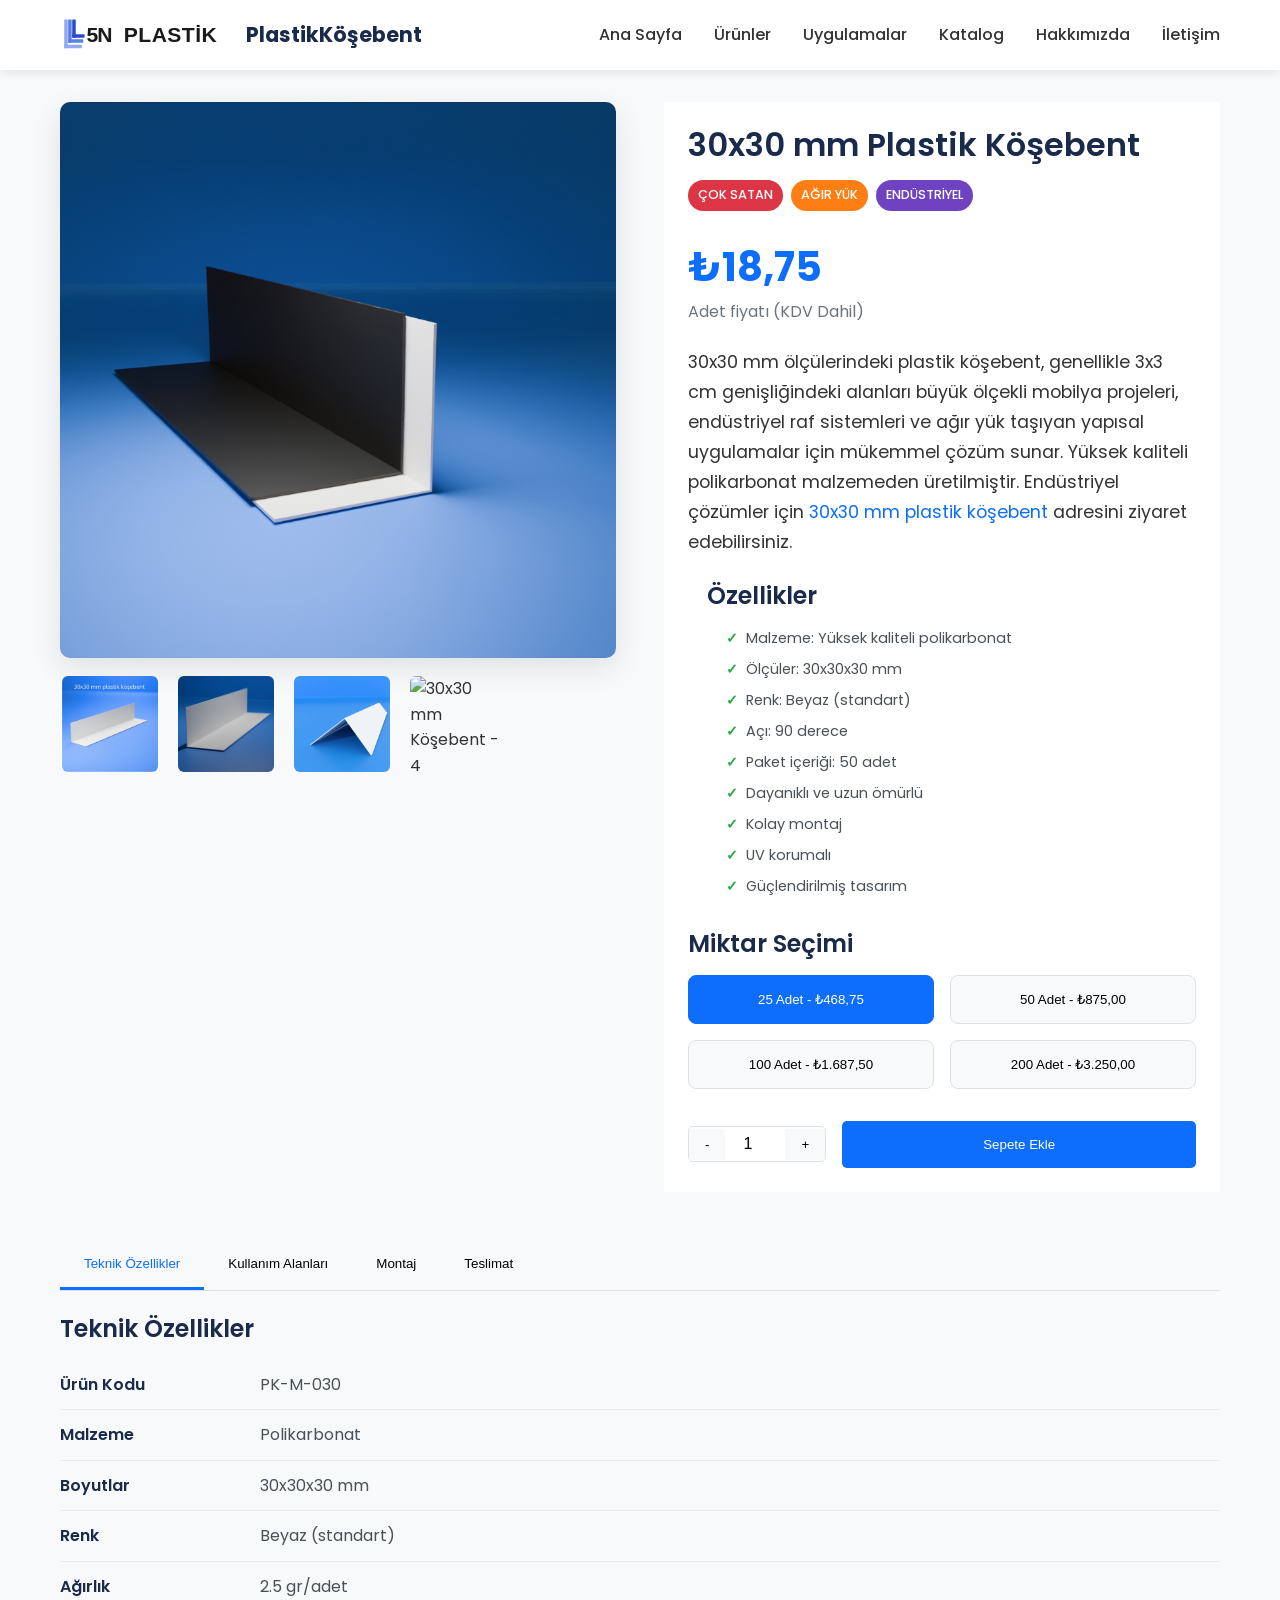
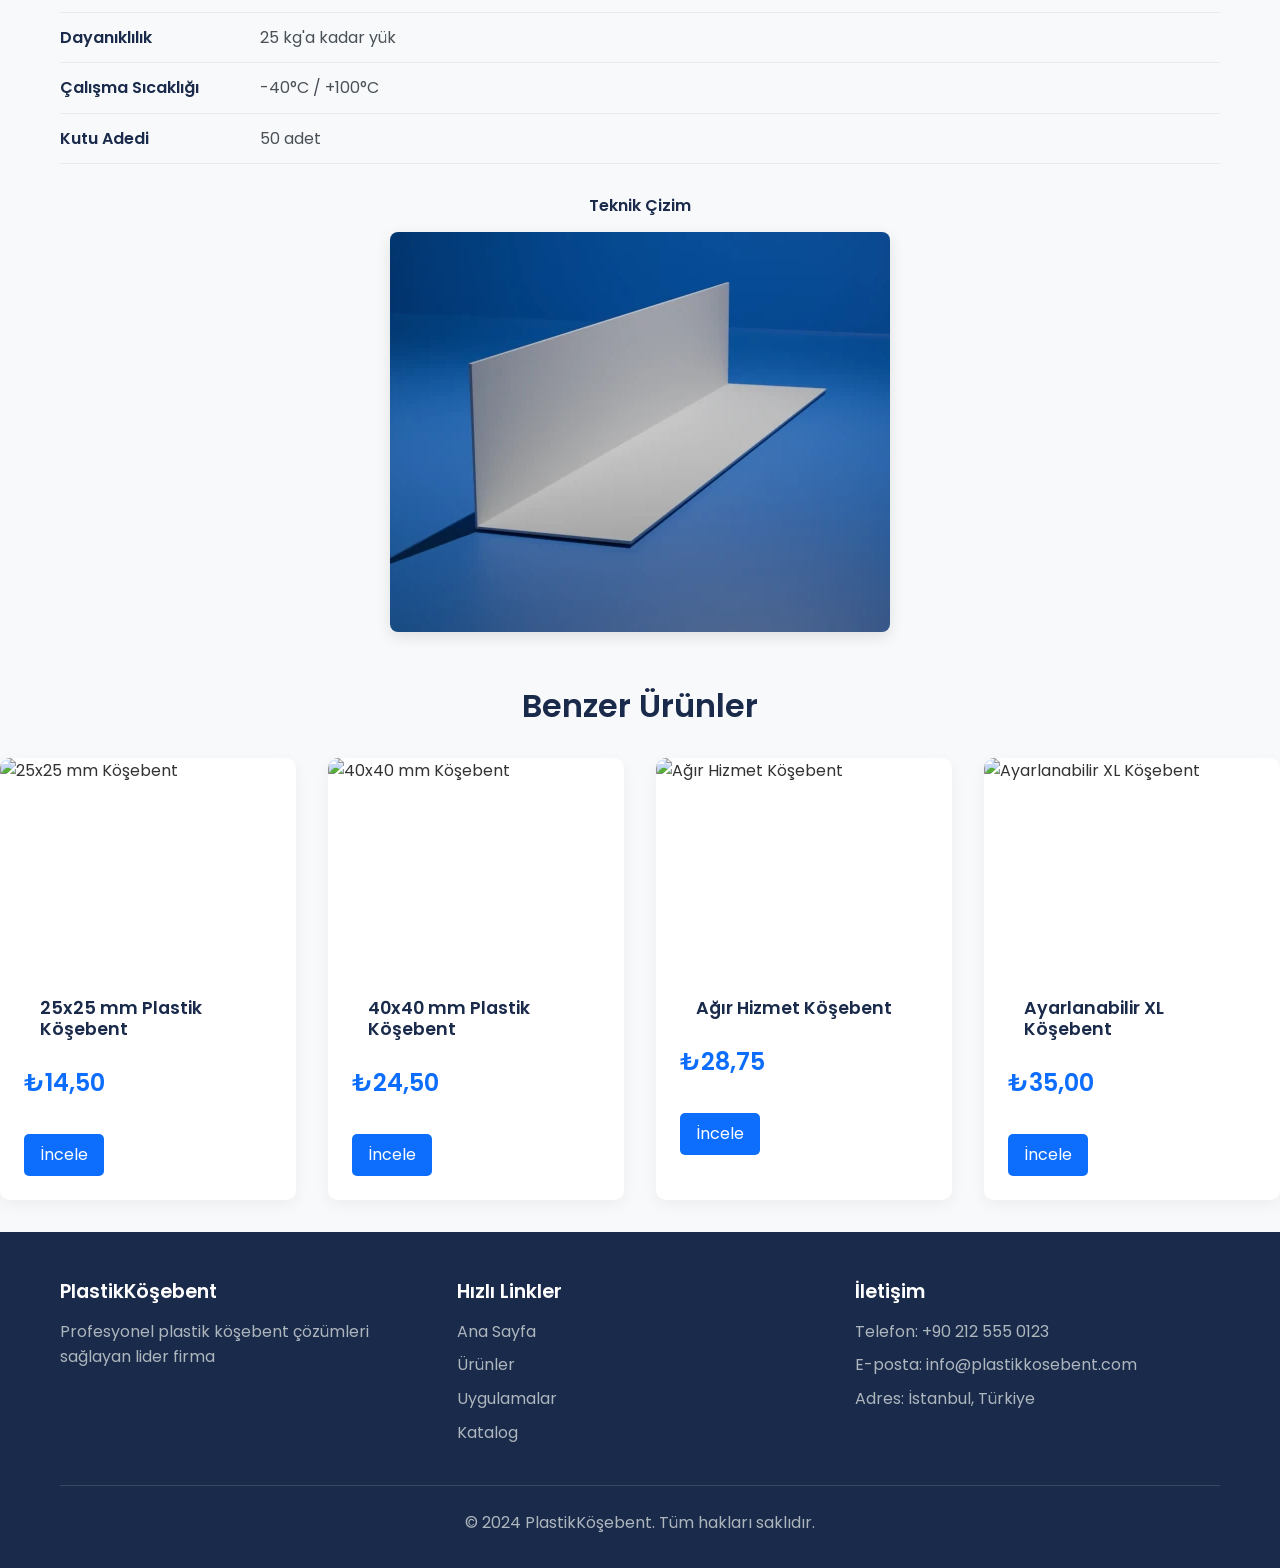
==== commit 97446fe6: "Revise product description for 30x30 mm köşebent Updated product description for clarity and added a" ====
--- a/30x30-mm-plastik-kosebent.html
+++ b/30x30-mm-plastik-kosebent.html
@@ -69,7 +69,7 @@
                             <div class="price-info">Adet fiyatı (KDV Dahil)</div>
                         </div>
                         <div class="product-description">
-                            <p>30x30 mm ölçülerindeki plastik köşebent, büyük ölçekli mobilya projeleri, endüstriyel raf sistemleri ve ağır yük taşıyan yapısal uygulamalar için mükemmel çözüm sunar. Yüksek kaliteli polikarbonat malzemeden üretilmiştir. Endüstriyel çözümler için <a href="https://plastikkosebent.com.tr/30x30-mm-plastik-kosebent.html" target="_blank" rel="dofollow">30x30 mm plastik köşebent</a> adresini ziyaret edebilirsiniz.</p>
+                            <p>30x30 mm ölçülerindeki plastik köşebent, genellikle 3x3 cm genişliğindeki alanları büyük ölçekli mobilya projeleri, endüstriyel raf sistemleri ve ağır yük taşıyan yapısal uygulamalar için mükemmel çözüm sunar. Yüksek kaliteli polikarbonat malzemeden üretilmiştir. Endüstriyel çözümler için <a href="https://plastikkosebent.com.tr/30x30-mm-plastik-kosebent-fiyatlari.html" target="_blank" rel="dofollow">30x30 mm plastik köşebent </a> adresini ziyaret edebilirsiniz.</p>
                         </div>
                         <div class="product-features">
                             <h3>Özellikler</h3>
@@ -362,4 +362,4 @@
 
     <script src="script.js"></script>
 </body>
-</html>+</html>
